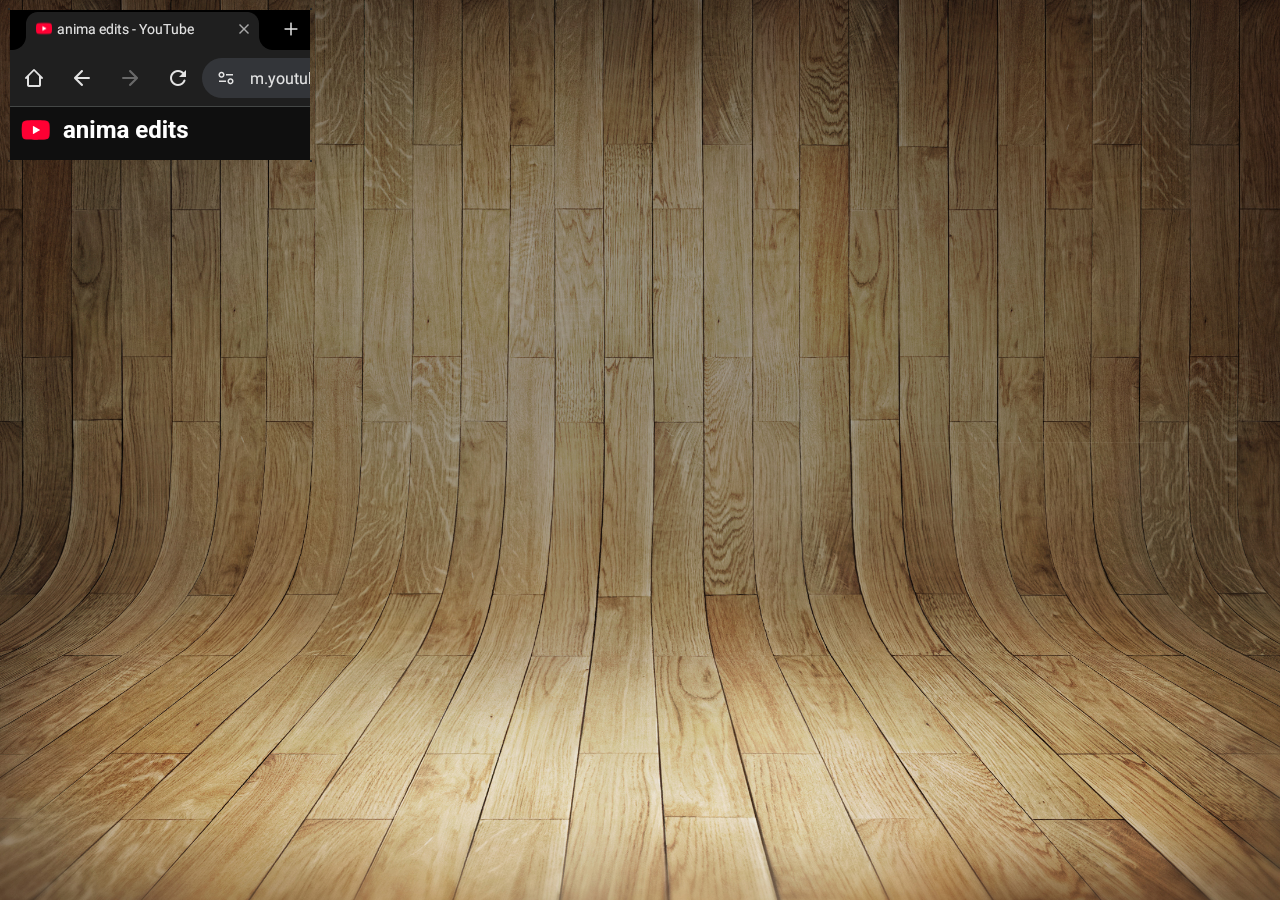
==== index.html @ d89d73ff "remove atributo frameborder do iframe" ====
<!DOCTYPE html>
<html lang="pt-br">
<head>
    <meta charset="UTF-8">
    <meta name="viewport" content="width=device-width, initial-scale=1.0">
    <title>pagina inicial</title>
    <link rel="shortcut icon" href="imagens/favicon.ico" type="image/x-icon">
    <link rel="stylesheet" href="style.css">
</head>
<body>

<iframe src="imagens/img3.png" >
            opss ocorreu algum erro
</iframe>


</body>
</html>
---- style.css ----
body{
    background-image: url('imagens/fundo-madeira.jpg');
    background-size: cover;
    background-repeat: no-repeat;
}
iframe{
    border-image: url('imagens/frame-iphone.png')
}
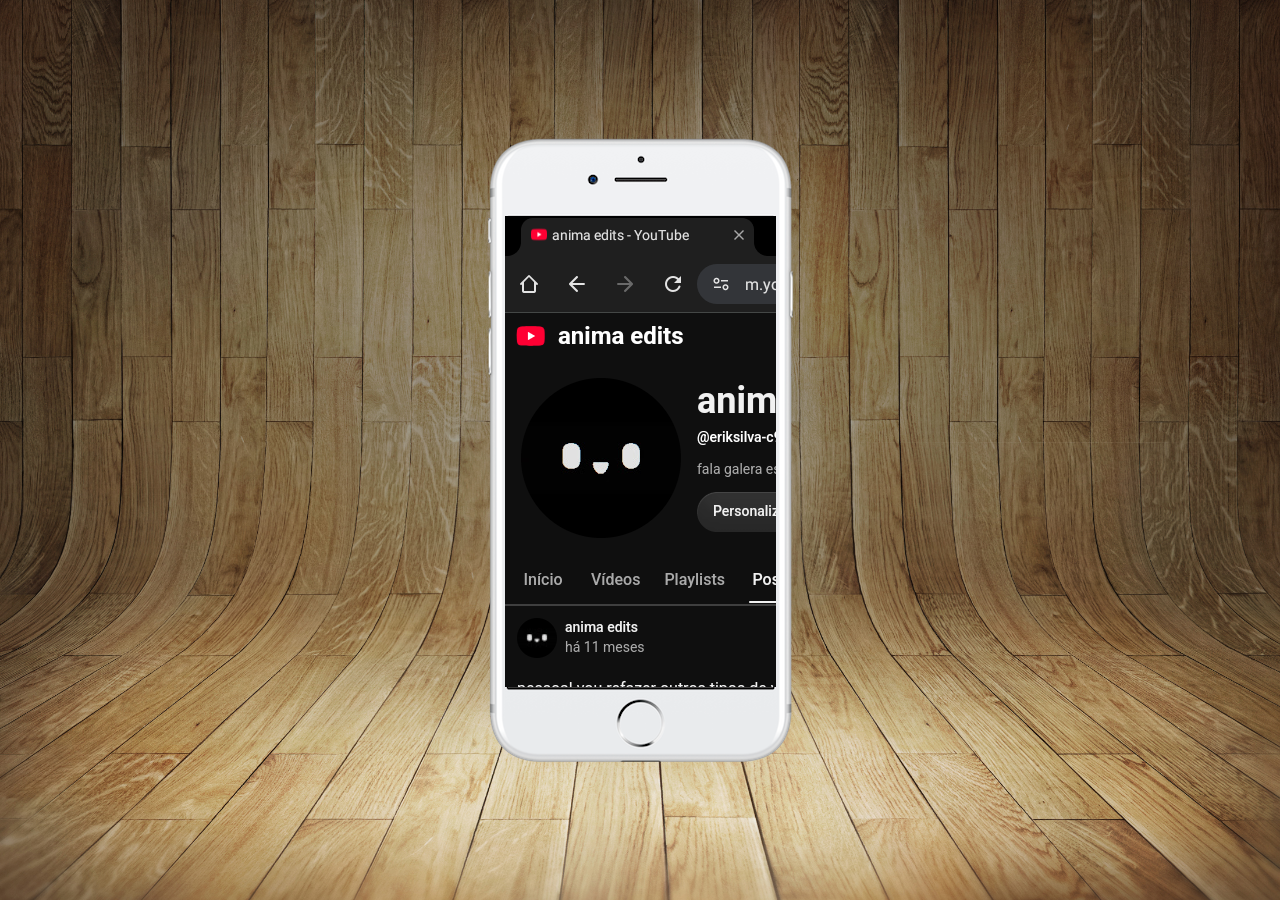
==== commit cfb4f9ae: "adiciona estrutura básica de páginas HTML para redes sociais" ====
--- a/index.html
+++ b/index.html
@@ -9,10 +9,27 @@
 </head>
 <body>
 
-<iframe src="imagens/img3.png" >
+    <iframe src="imagens/img3.png" >
             opss ocorreu algum erro
-</iframe>
-
+    </iframe>
+    <div id="home">
+        <a href=""></a>        
+    </div>
+    <div id="youtube">
+        <a href=""></a>
+    </div>
+    <div id="github">
+        <a href=""></a>
+    </div>
+    <div id="instagram">
+        <a href=""></a>
+    </div>
+    <div id="twiter">
+        <a href=""></a>
+    </div>
+    <div id="facebook">
+        <a href=""></a>
+    </div>
 
 </body>
 </html>
--- a/style.css
+++ b/style.css
@@ -1,8 +1,18 @@
 body{
+    margin: 0;
+    min-height: 100vh;
+    display: flex;
+    justify-content: center;
+    align-items: center;
     background-image: url('imagens/fundo-madeira.jpg');
     background-size: cover;
     background-repeat: no-repeat;
 }
 iframe{
-    border-image: url('imagens/frame-iphone.png')
+    width: 311px;
+    height: 629px;
+    box-sizing: border-box;
+    border: 80px solid transparent;
+    border-width: 80px 20px 78px;
+    border-image: url('imagens/frame-iphone.png') 80 20 78 20 fill stretch;
 }
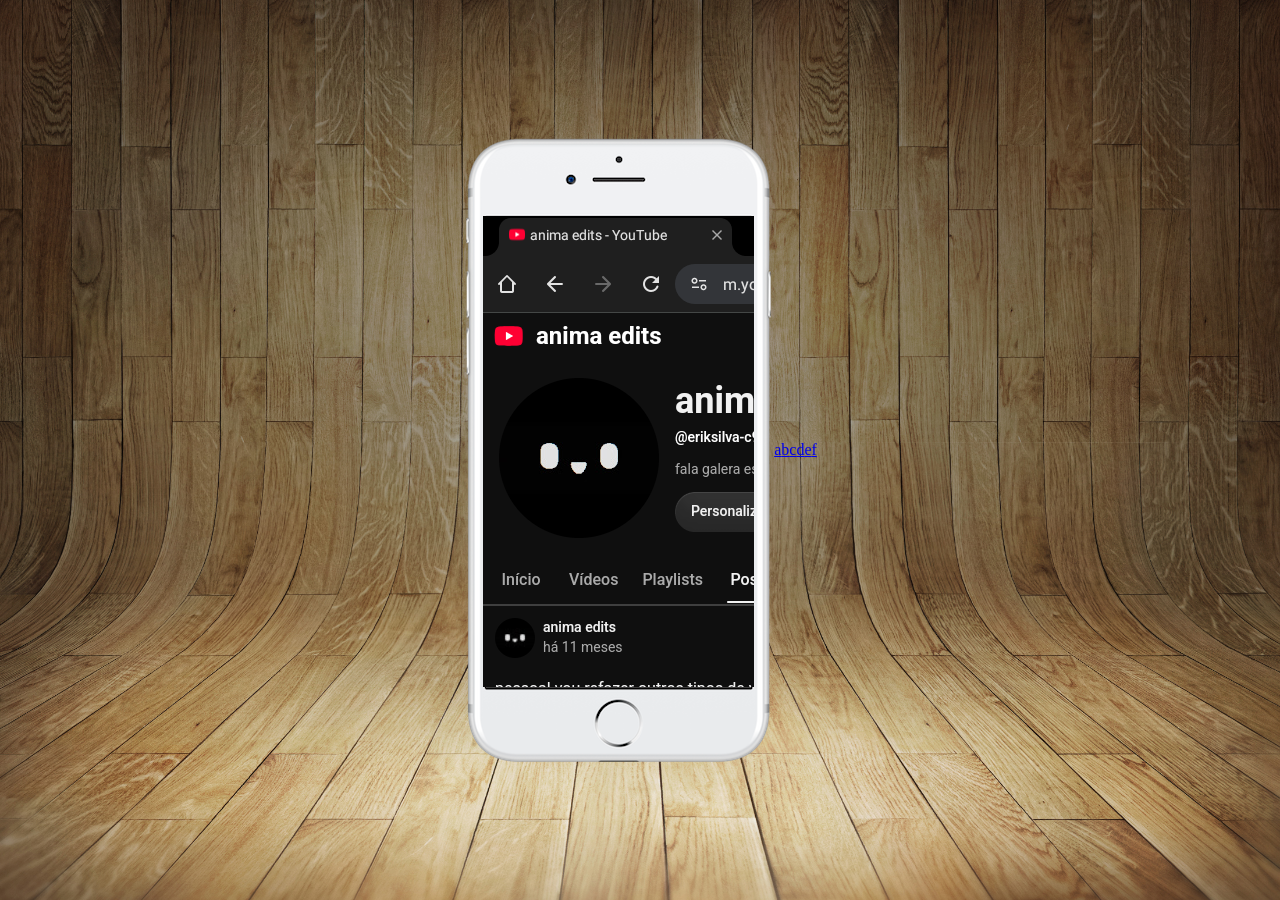
==== commit f82758d4: "adiciona links corretos para as páginas nas âncoras e define nome para o iframe" ====
--- a/index.html
+++ b/index.html
@@ -9,26 +9,26 @@
 </head>
 <body>
 
-    <iframe src="imagens/img3.png" >
+    <iframe src="imagens/img3.png" name="tela-iphone">
             opss ocorreu algum erro
     </iframe>
     <div id="home">
-        <a href=""></a>        
+        <a href="paginas-extras/home.html" target="tela-iphone">a</a>        
     </div>
     <div id="youtube">
-        <a href=""></a>
+        <a href="paginas-extras/youtube.html" target="tela-iphone">b</a>
     </div>
     <div id="github">
-        <a href=""></a>
+        <a href="paginas-extras/github.html" target="tela-iphone">c</a>
     </div>
     <div id="instagram">
-        <a href=""></a>
+        <a href="paginas-extras/instagram.html" target="tela-iphone">d</a>
     </div>
     <div id="twiter">
-        <a href=""></a>
+        <a href="paginas-extras/twiter.html" target="tela-iphone">e</a>
     </div>
     <div id="facebook">
-        <a href=""></a>
+        <a href="paginas-extras/facebook.html" target="tela-iphone">f</a>
     </div>
 
 </body>
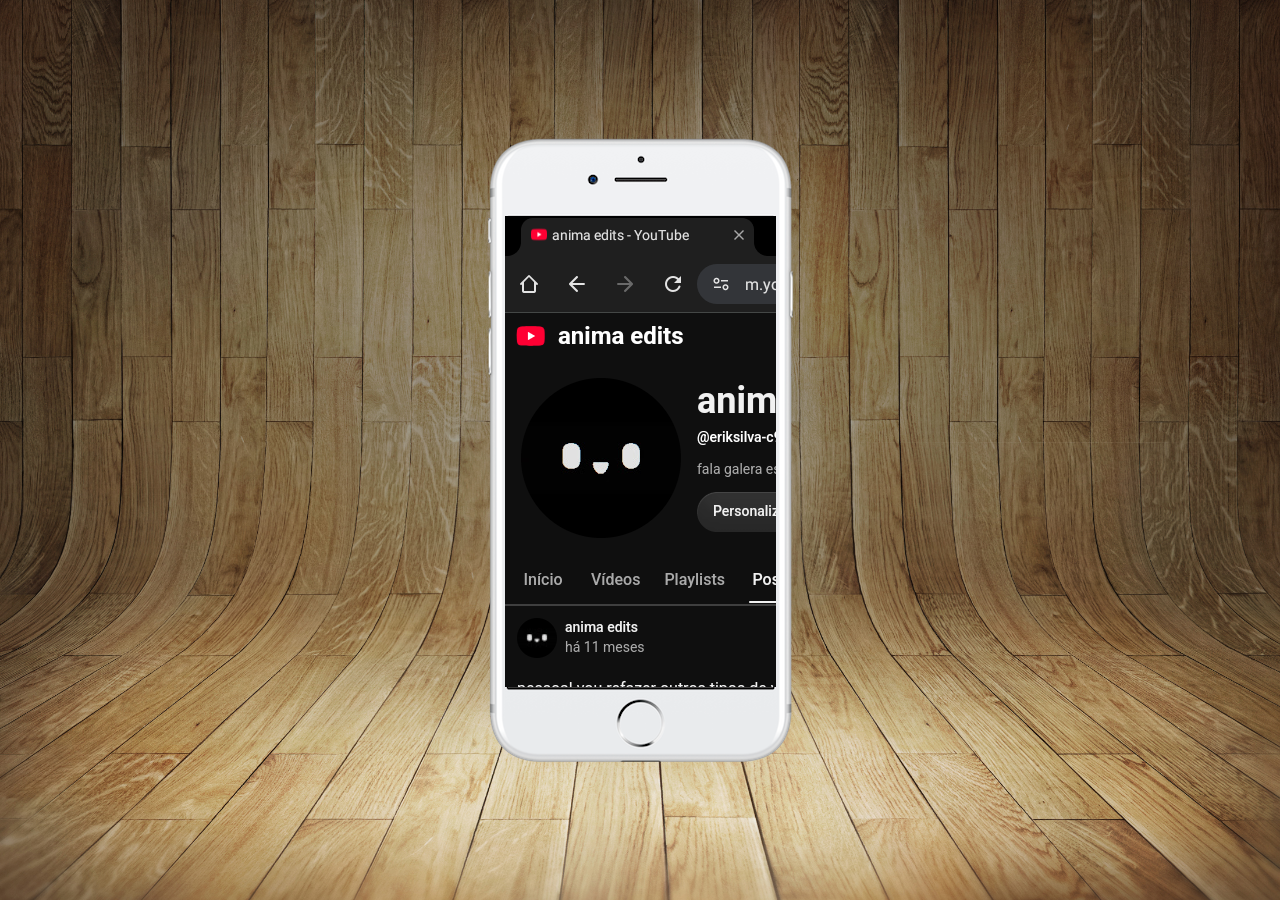
==== commit bea4476d: "refatora estrutura dos links de navegação e ajusta estilos" ====
--- a/index.html
+++ b/index.html
@@ -12,23 +12,18 @@
     <iframe src="imagens/img3.png" name="tela-iphone">
             opss ocorreu algum erro
     </iframe>
-    <div id="home">
-        <a href="paginas-extras/home.html" target="tela-iphone">a</a>        
-    </div>
-    <div id="youtube">
-        <a href="paginas-extras/youtube.html" target="tela-iphone">b</a>
-    </div>
-    <div id="github">
-        <a href="paginas-extras/github.html" target="tela-iphone">c</a>
-    </div>
-    <div id="instagram">
-        <a href="paginas-extras/instagram.html" target="tela-iphone">d</a>
-    </div>
-    <div id="twiter">
-        <a href="paginas-extras/twiter.html" target="tela-iphone">e</a>
-    </div>
-    <div id="facebook">
-        <a href="paginas-extras/facebook.html" target="tela-iphone">f</a>
+    <div class="caixa">
+        <a href="paginas-extras/home.html" target="tela-iphone" id="home"></a>        
+
+        <a href="paginas-extras/youtube.html" target="tela-iphone" id="youtube"></a>
+
+        <a href="paginas-extras/github.html" target="tela-iphone" id="github"></a>
+
+        <a href="paginas-extras/instagram.html" target="tela-iphone" id="instagram"></a>
+
+        <a href="paginas-extras/twiter.html" target="tela-iphone" id="twitter"></a>
+
+        <a href="paginas-extras/facebook.html" target="tela-iphone" id="facebook"></a>
     </div>
 
 </body>
--- a/style.css
+++ b/style.css
@@ -15,4 +15,43 @@
     border: 80px solid transparent;
     border-width: 80px 20px 78px;
     border-image: url('imagens/frame-iphone.png') 80 20 78 20 fill stretch;
+}
+div{
+    position: fixed;
+    right: 20px;
+}
+a{
+    width: 50px;
+    height: 50px;
+    
+}
+
+#home{
+    top: 20px;
+    background-image: url('imagens/logo-home.jpg');
+}
+
+#youtube{
+    top: 80px;
+    background-image: url('imagens/logo-youtube.jpg');
+}
+
+#github{
+    top: 140px;
+    background-image: url('imagens/logo-github.jpg');
+}
+
+#instagram{
+    top: 200px;
+    background-image: url('imagens/logo-instagram.jpg');
+}
+
+#twiter{
+    top: 260px;
+    background-image: url('imagens/logo-twitter.jpg');
+}
+
+#facebook{
+    top: 320px;
+    background-image: url('imagens/logo-facebook.jpg');
 }
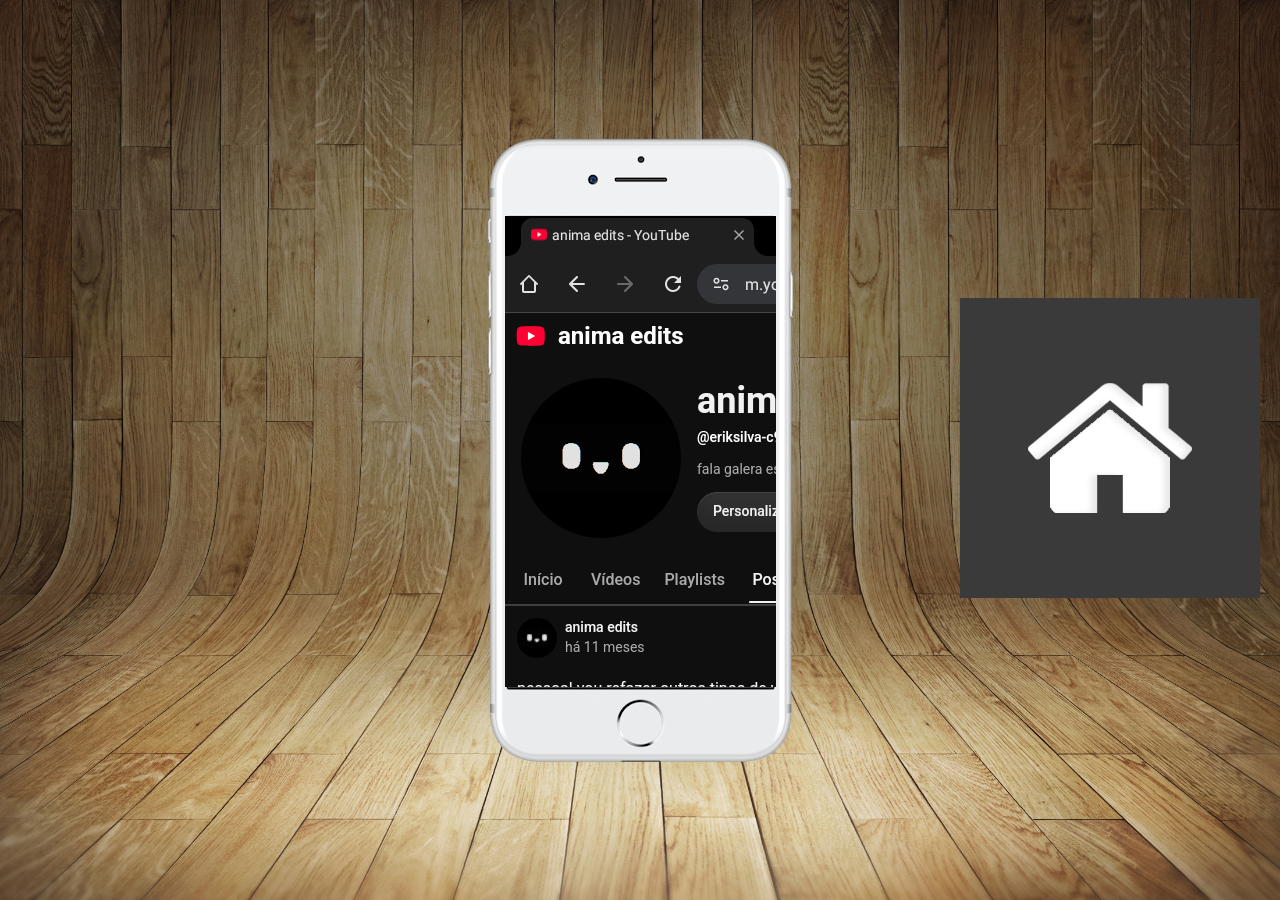
==== commit 1a0aace1: "adiciona imagem ao link de navegação "home" e remove a imagem de fundo" ====
--- a/index.html
+++ b/index.html
@@ -13,7 +13,9 @@
             opss ocorreu algum erro
     </iframe>
     <div class="caixa">
-        <a href="paginas-extras/home.html" target="tela-iphone" id="home"></a>        
+        <a href="paginas-extras/home.html" target="tela-iphone" id="home">
+            <img src="imagens/logo-home.jpg" alt="logo home">
+        </a>        
 
         <a href="paginas-extras/youtube.html" target="tela-iphone" id="youtube"></a>
 
--- a/style.css
+++ b/style.css
@@ -23,12 +23,12 @@
 a{
     width: 50px;
     height: 50px;
-    
+
 }
 
 #home{
     top: 20px;
-    background-image: url('imagens/logo-home.jpg');
+    
 }
 
 #youtube{
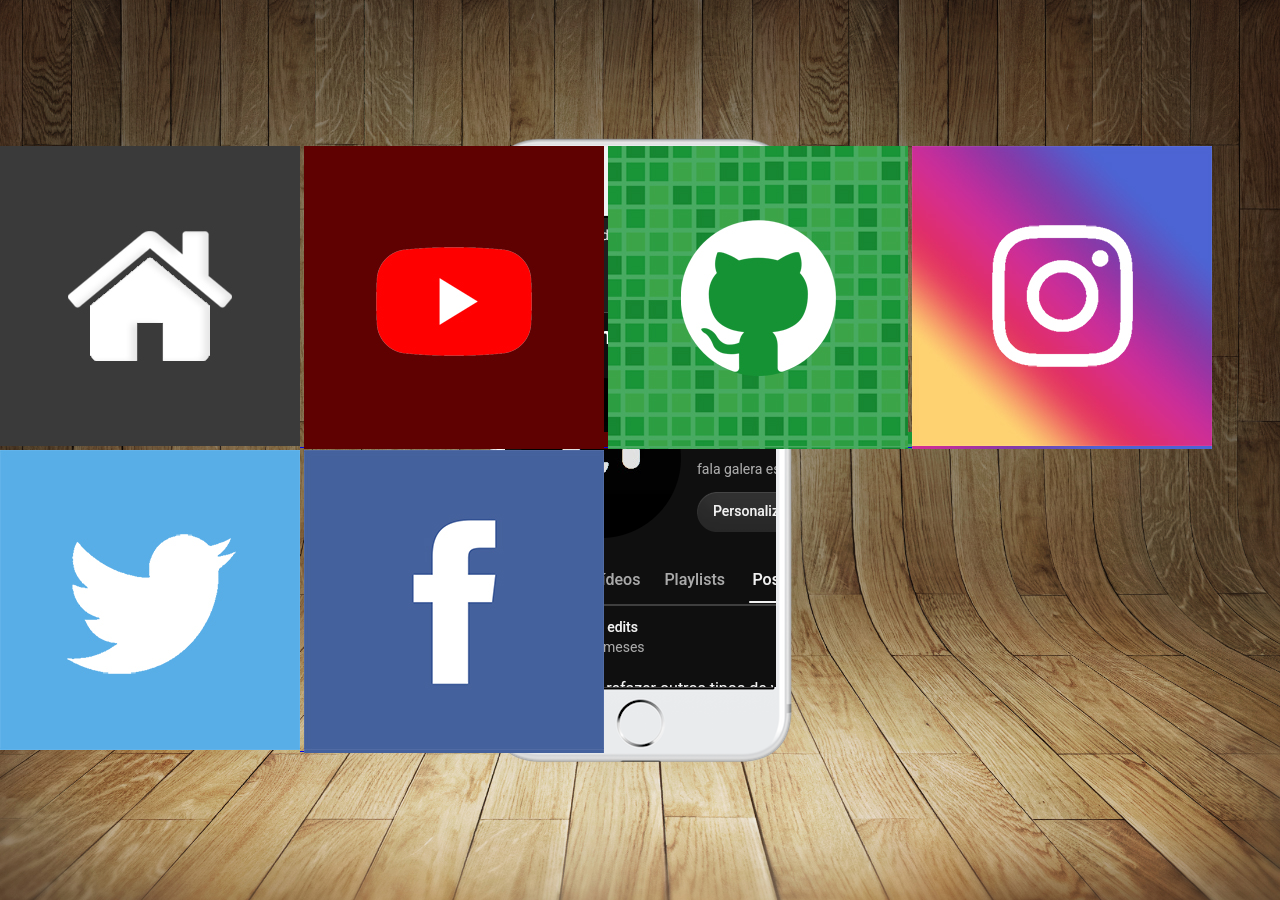
==== commit e55d9093: "adiciona ícones aos links de navegação e ajusta estilos do contêiner" ====
--- a/index.html
+++ b/index.html
@@ -17,15 +17,25 @@
             <img src="imagens/logo-home.jpg" alt="logo home">
         </a>        
 
-        <a href="paginas-extras/youtube.html" target="tela-iphone" id="youtube"></a>
+        <a href="paginas-extras/youtube.html" target="tela-iphone" id="youtube">
+            <img src="imagens/logo-youtube.jpg" alt="logo youtube">
+        </a>
 
-        <a href="paginas-extras/github.html" target="tela-iphone" id="github"></a>
+        <a href="paginas-extras/github.html" target="tela-iphone" id="github">
+            <img src="imagens/logo-github.jpg" alt="logo github">
+        </a>
 
-        <a href="paginas-extras/instagram.html" target="tela-iphone" id="instagram"></a>
+        <a href="paginas-extras/instagram.html" target="tela-iphone" id="instagram">
+            <img src="imagens/logo-instagram.jpg" alt="logo instagram">
+        </a>
 
-        <a href="paginas-extras/twiter.html" target="tela-iphone" id="twitter"></a>
+        <a href="paginas-extras/twiter.html" target="tela-iphone" id="twitter">
+            <img src="imagens/logo-twitter.jpg" alt="logo twiter">
+        </a>
 
-        <a href="paginas-extras/facebook.html" target="tela-iphone" id="facebook"></a>
+        <a href="paginas-extras/facebook.html" target="tela-iphone" id="facebook">
+            <img src="imagens/logo-facebook.jpg" alt="">
+        </a>
     </div>
 
 </body>
--- a/style.css
+++ b/style.css
@@ -20,15 +20,11 @@
     position: fixed;
     right: 20px;
 }
-a{
-    width: 50px;
-    height: 50px;
-
-}
 
 #home{
     top: 20px;
-    
+    width: 50px;
+    height: 50px;
 }
 
 #youtube{
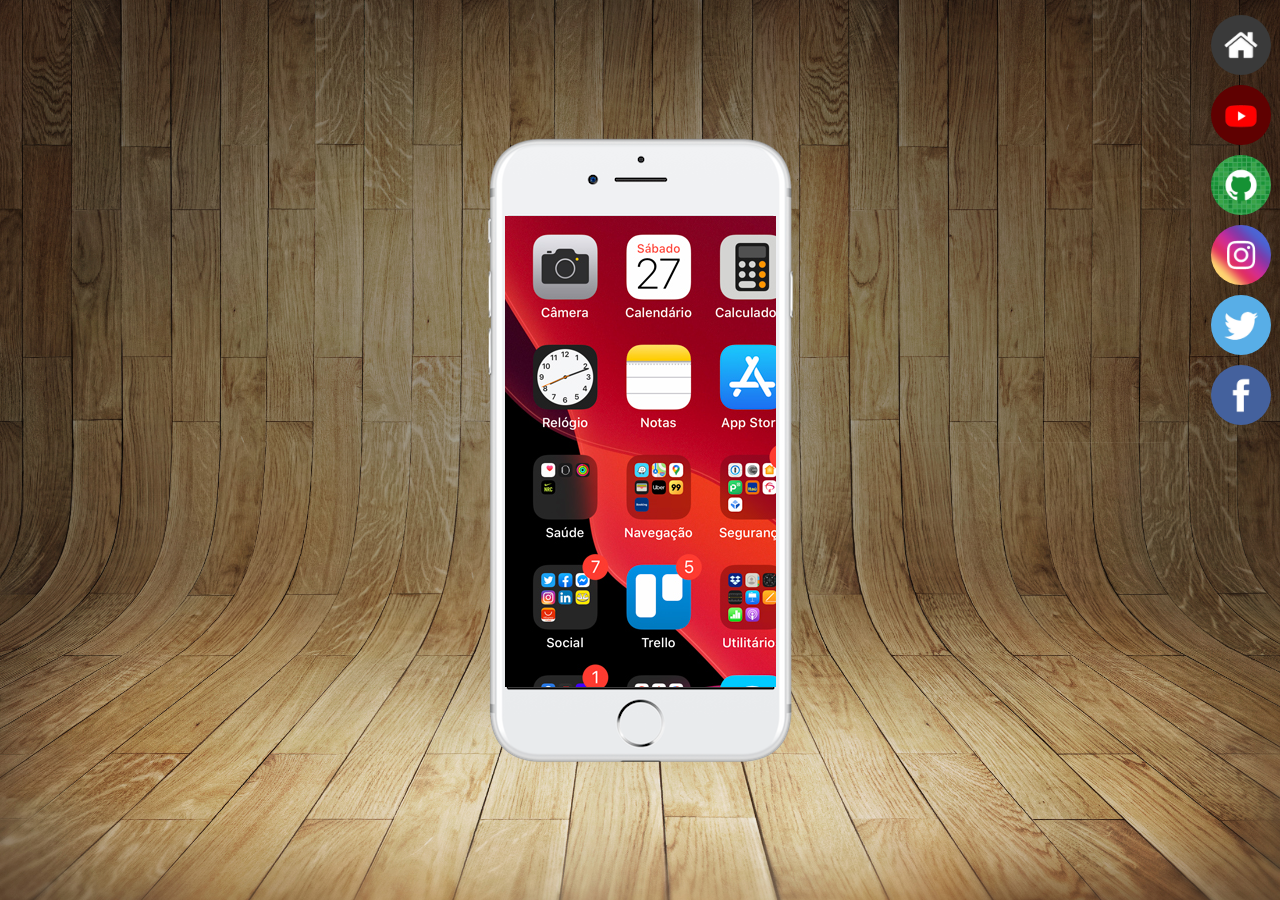
==== commit f1cde834: "terminei(eu acho) o projeto" ====
--- a/index.html
+++ b/index.html
@@ -9,7 +9,7 @@
 </head>
 <body>
 
-    <iframe src="imagens/img3.png" name="tela-iphone">
+    <iframe src="imagens/tela-home.jpg" name="tela-iphone">
             opss ocorreu algum erro
     </iframe>
     <div class="caixa">
--- a/style.css
+++ b/style.css
@@ -17,37 +17,45 @@
     border-image: url('imagens/frame-iphone.png') 80 20 78 20 fill stretch;
 }
 div{
+    top: 15px;
     position: fixed;
-    right: 20px;
+    right: 9px;
+}
+a{
+    display: grid;
+    margin-bottom: 10px;
+
+}
+img{
+    width: 60px;
+    height: 60px;
+    object-fit: cover;
+    border-radius: 50%;
 }
 
 #home{
     top: 20px;
-    width: 50px;
-    height: 50px;
 }
 
 #youtube{
-    top: 80px;
-    background-image: url('imagens/logo-youtube.jpg');
+    top: 90px;
 }
 
 #github{
-    top: 140px;
-    background-image: url('imagens/logo-github.jpg');
+    top: 160px;
 }
 
 #instagram{
-    top: 200px;
-    background-image: url('imagens/logo-instagram.jpg');
+    top: 230px;
+
 }
 
 #twiter{
-    top: 260px;
-    background-image: url('imagens/logo-twitter.jpg');
+    top: 300px;
+
 }
 
 #facebook{
-    top: 320px;
-    background-image: url('imagens/logo-facebook.jpg');
+    top: 370px;
+
 }
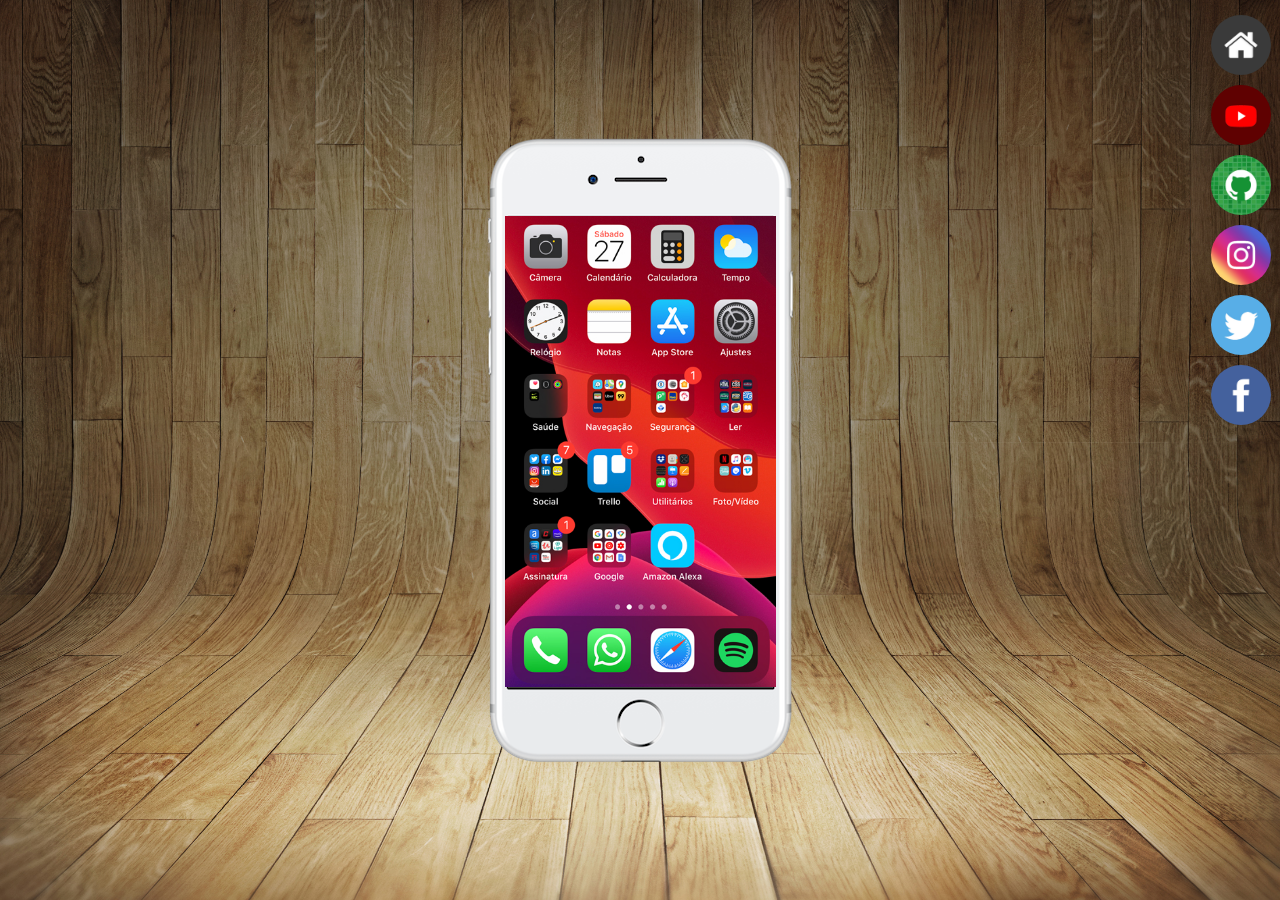
==== commit 8989e9d9: "atualiza iframe para carregar a página home e remove estilo de fundo" ====
--- a/index.html
+++ b/index.html
@@ -9,7 +9,7 @@
 </head>
 <body>
 
-    <iframe src="imagens/tela-home.jpg" name="tela-iphone">
+    <iframe src="paginas-extras/home.html" name="tela-iphone">
             opss ocorreu algum erro
     </iframe>
     <div class="caixa">
